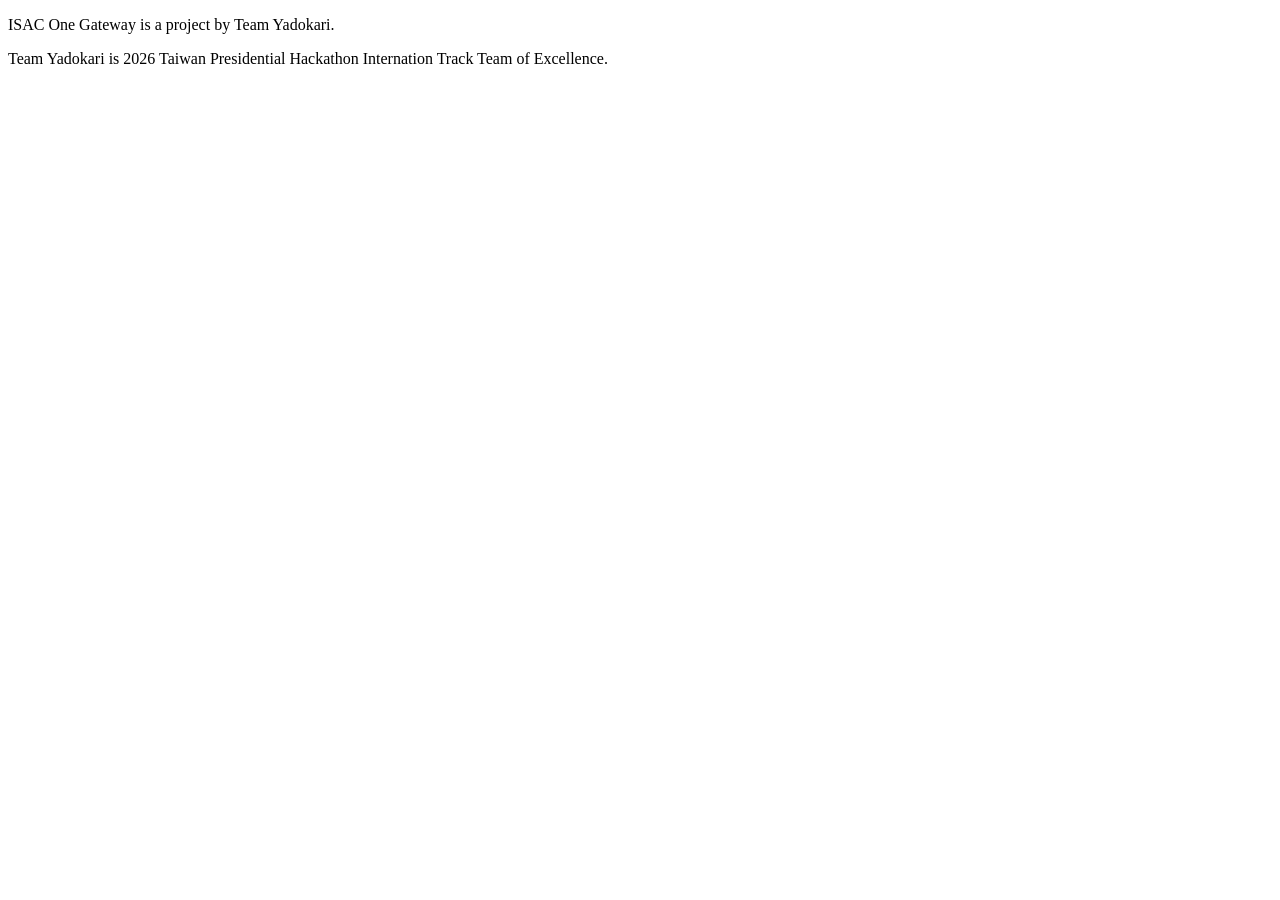
==== docs/index.html @ 0962737e "Temp index" ====
<!DOCTYPE html>
<html lang="en">
<head>
  <meta charset="UTF-8">
  <title>ISAC One Gateway</title>
</head>
<body>
  <p>ISAC One Gateway is a project by Team Yadokari.</p>
  <p>Team Yadokari is 2026 Taiwan Presidential Hackathon Internation Track Team of Excellence.</p>
</body>
</html>
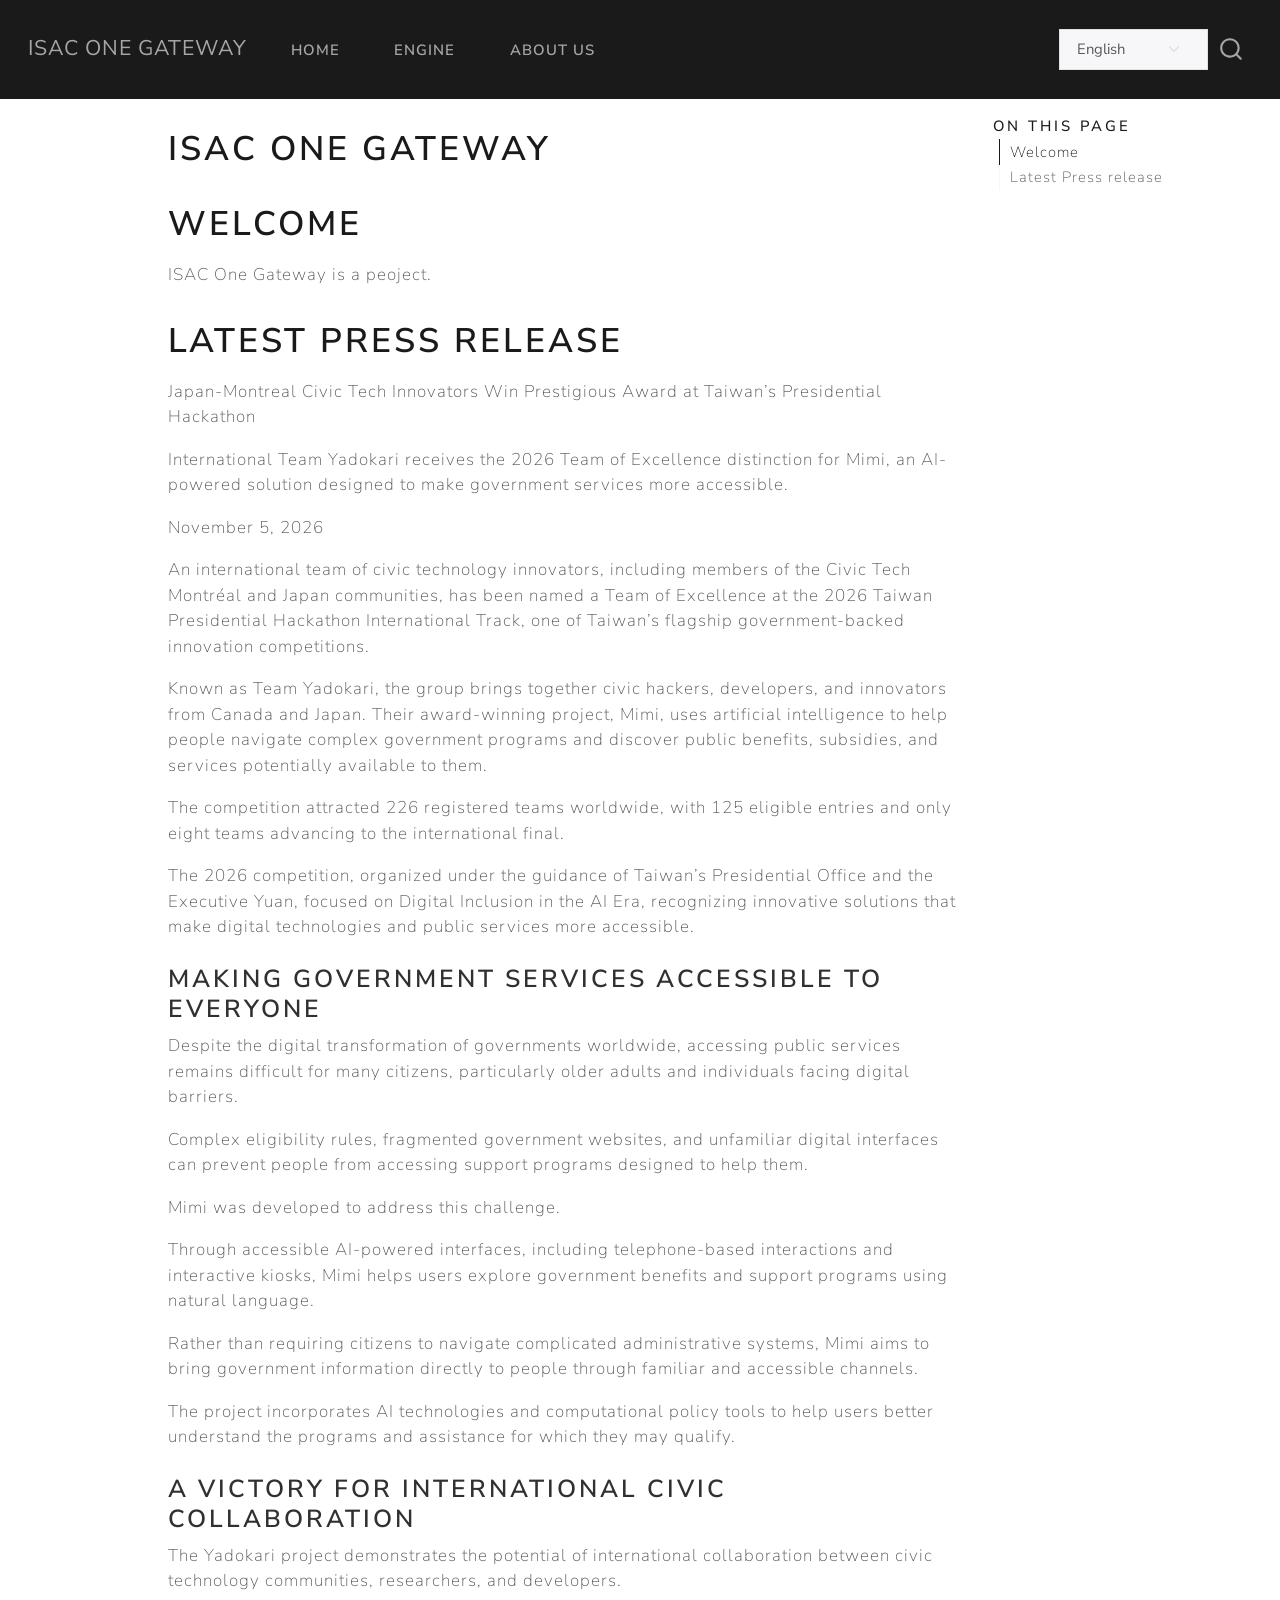
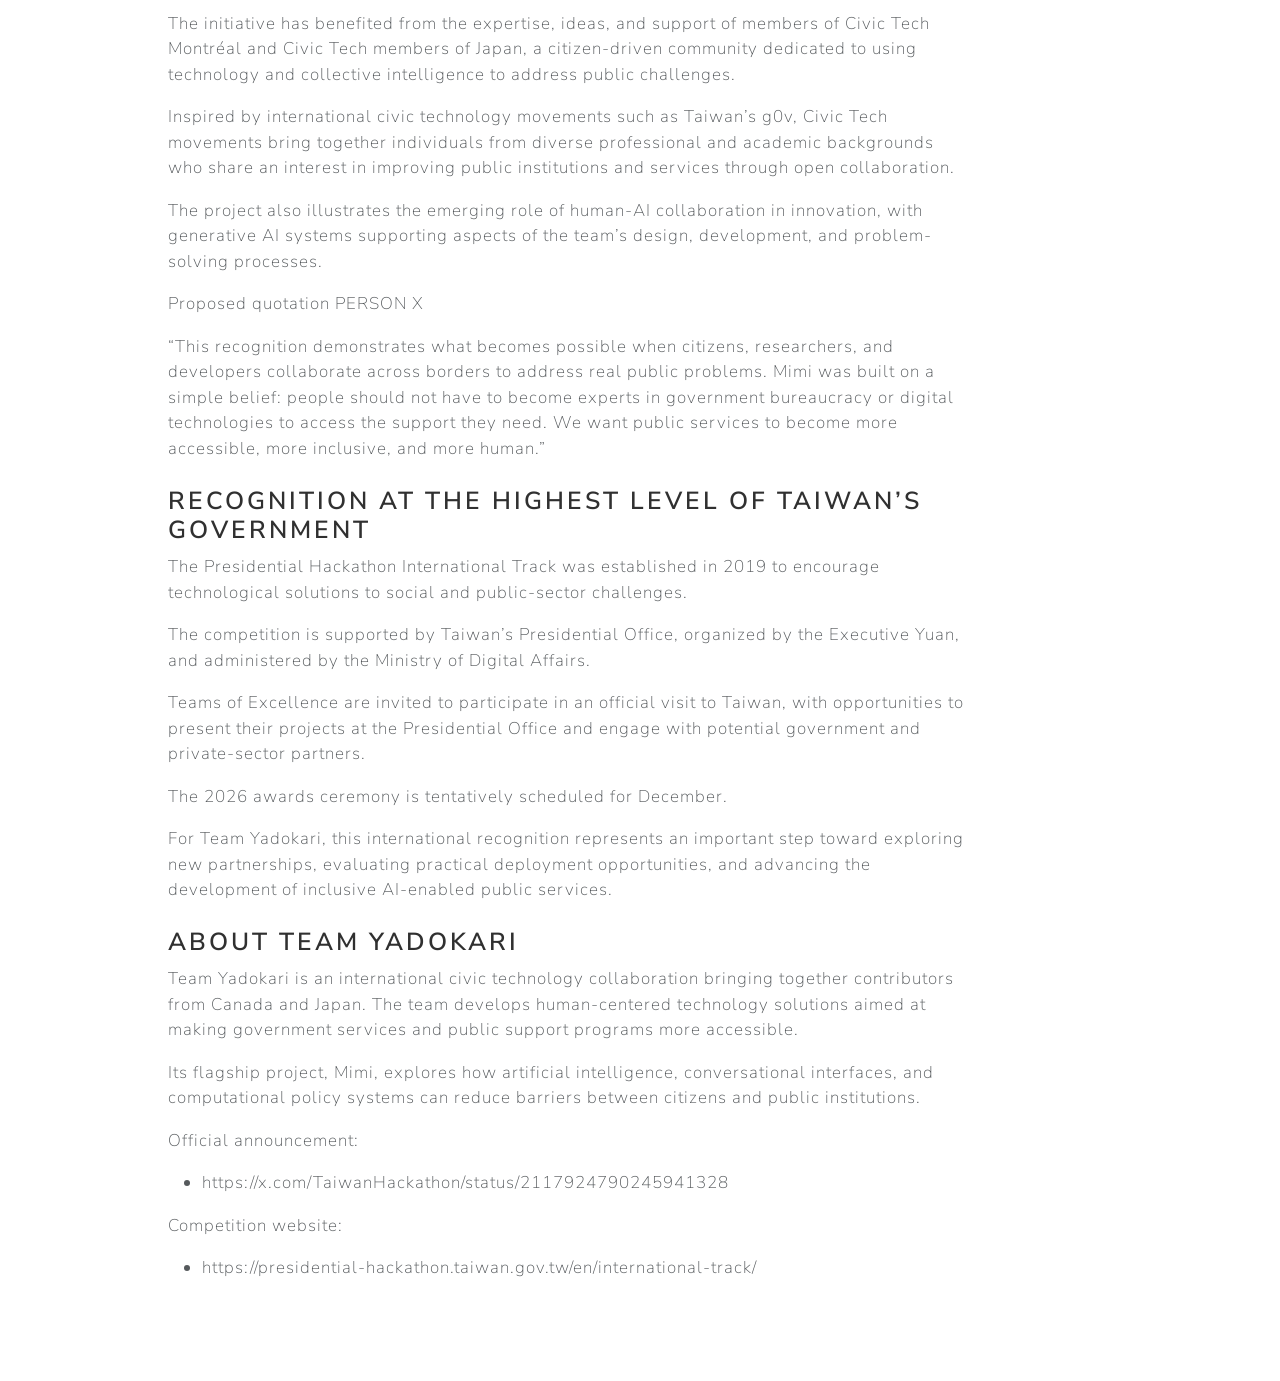
==== commit dfe5c8e2: "website initiation" ====
--- a/docs/index.html
+++ b/docs/index.html
@@ -1,11 +1,8 @@
-<!DOCTYPE html>
-<html lang="en">
-<head>
-  <meta charset="UTF-8">
-  <title>ISAC One Gateway</title>
-</head>
-<body>
-  <p>ISAC One Gateway is a project by Team Yadokari.</p>
-  <p>Team Yadokari is 2026 Taiwan Presidential Hackathon Internation Track Team of Excellence.</p>
-</body>
-</html>+<html xmlns="http://www.w3.org/1999/xhtml">    
+  <head>      
+    <title>Redirect to home/en.html</title>      
+    <meta http-equiv="refresh" content="0;URL='home/en.html'" />    
+  </head>    
+  <body> 
+  </body>  
+</html>     
